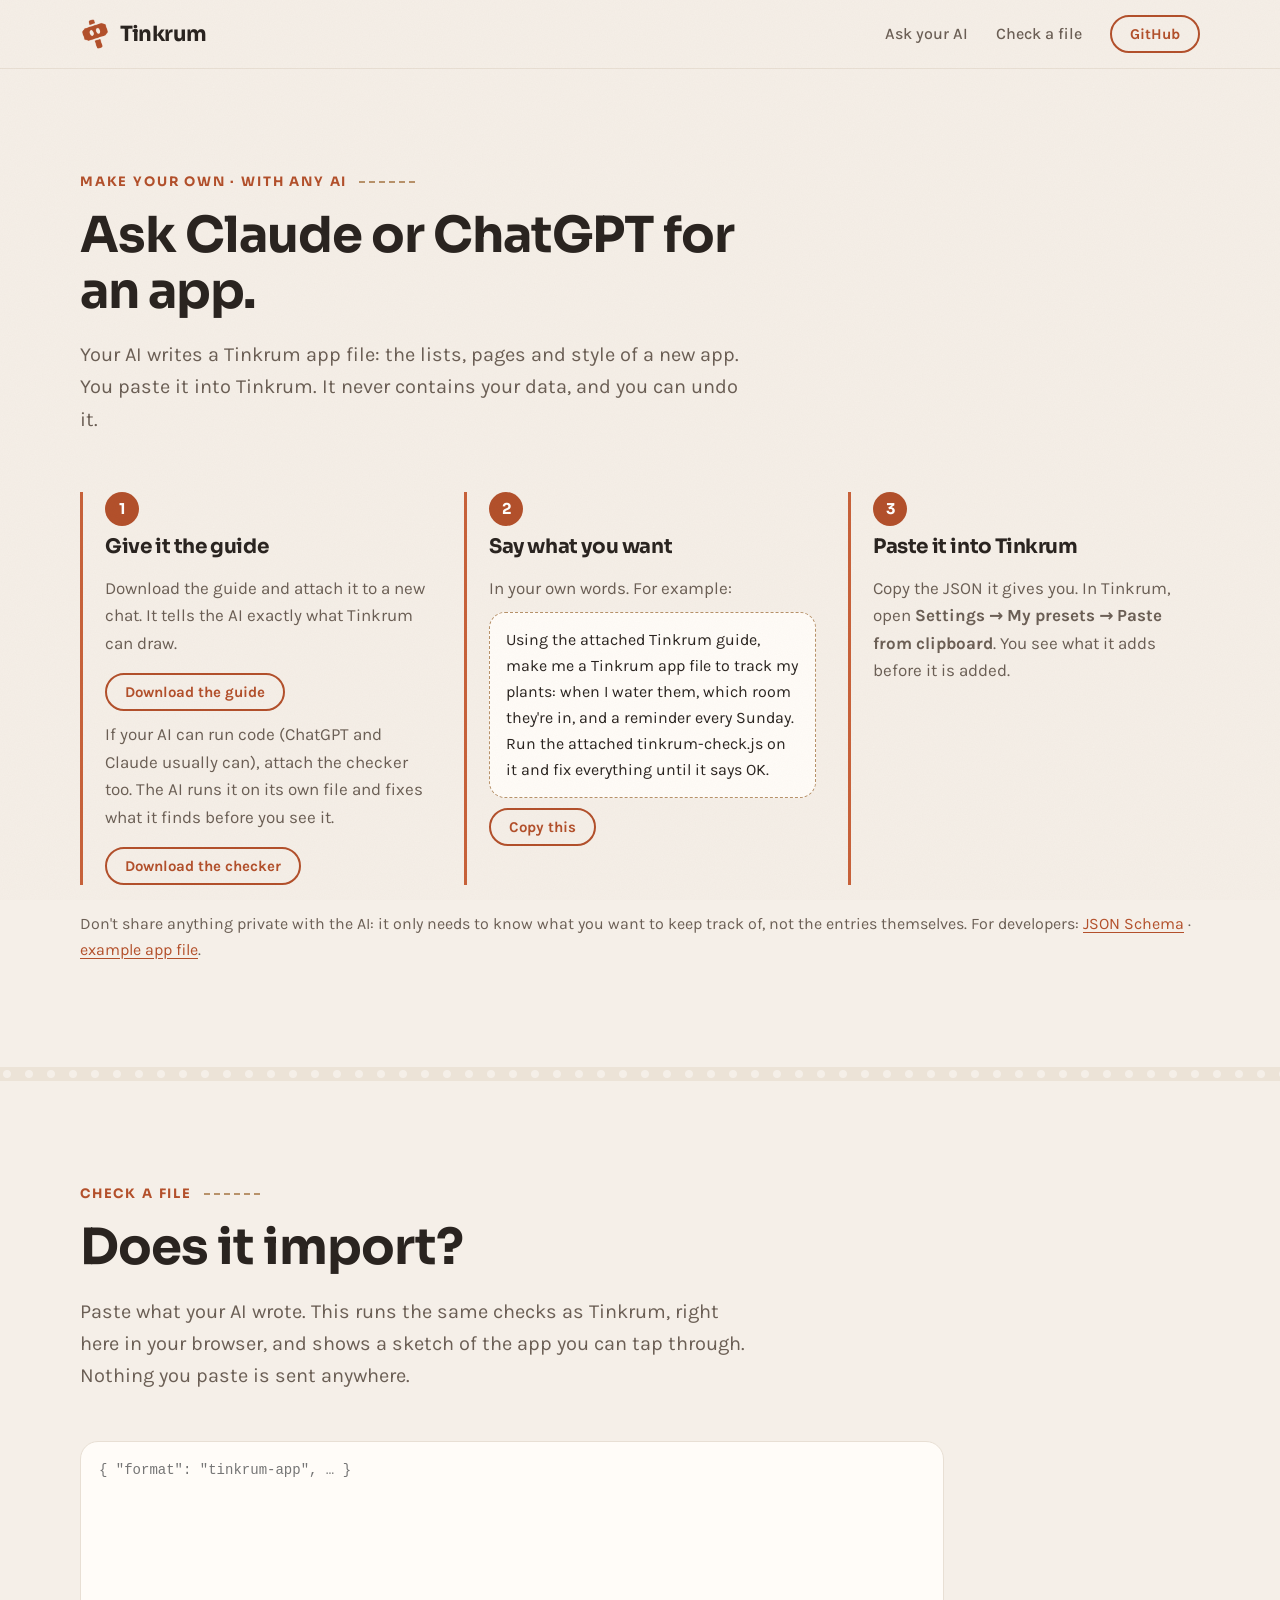
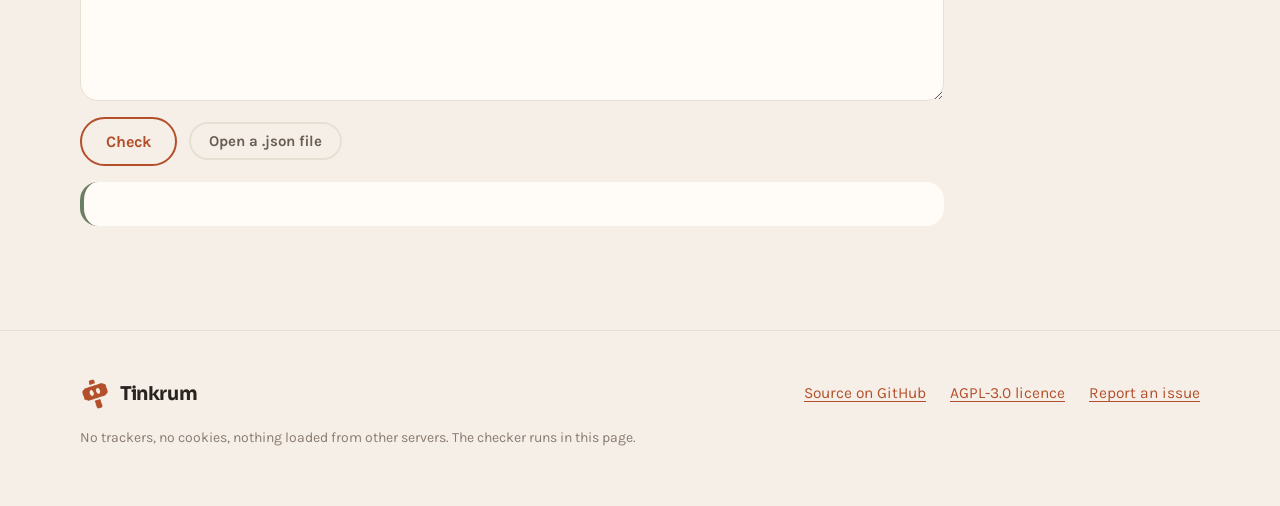
==== make.html @ 2832dce5 "Checker script an AI can run on its own file assets/agent/tinkrum-check.js (node tinkrum-check.js ap" ====
<!doctype html>
<html lang="en">
<head>
  <meta charset="utf-8">
  <meta name="viewport" content="width=device-width, initial-scale=1">
  <title>Tinkrum — Make an app with your own AI</title>
  <meta name="description" content="Ask Claude, ChatGPT or any other AI to write a Tinkrum app file, check it here, then paste it into Tinkrum.">
  <meta name="theme-color" content="#f5efe8">
  <link rel="icon" href="assets/img/logo-mark.png" type="image/png">
  <link rel="stylesheet" href="styles.css?v=5">
</head>
<body>

<header class="nav">
  <div class="wrap">
    <a class="brand" href="index.html"><img src="assets/img/logo-mark.png" alt="" width="30" height="30">Tinkrum</a>
    <a class="link" href="#ask">Ask your AI</a>
    <a class="link" href="#check">Check a file</a>
    <a class="btn small" href="https://github.com/stonetech-pxia/morphing-app">GitHub</a>
  </div>
</header>

<main id="top">
  <section class="sec" id="ask">
    <div class="wrap">
      <div class="sec-head">
        <p class="kicker">Make your own · with any AI</p>
        <h2>Ask Claude or ChatGPT for an app.</h2>
        <p class="lede">Your AI writes a Tinkrum app file: the lists, pages and style of a new app. You paste it into Tinkrum. It never contains your data, and you can undo it.</p>
      </div>

      <ol class="points steps">
        <li>
          <h3>Give it the guide</h3>
          <p>Download the guide and attach it to a new chat. It tells the AI exactly what Tinkrum can draw.</p>
          <p class="getfile"><a class="btn small" href="assets/agent/tinkrum-app-guide.md" download>Download the guide</a></p>
          <p>If your AI can run code (ChatGPT and Claude usually can), attach the checker too. The AI runs it on its own file and fixes what it finds before you see it.</p>
          <p class="getfile"><a class="btn small" href="assets/agent/tinkrum-check.js" download>Download the checker</a></p>
        </li>
        <li>
          <h3>Say what you want</h3>
          <p>In your own words. For example:</p>
          <p class="ask" id="example-ask">Using the attached Tinkrum guide, make me a Tinkrum app file to track my plants: when I water them, which room they're in, and a reminder every Sunday. Run the attached tinkrum-check.js on it and fix everything until it says OK.</p>
          <p><button class="btn small" type="button" data-copy="example-ask">Copy this</button></p>
        </li>
        <li>
          <h3>Paste it into Tinkrum</h3>
          <p>Copy the JSON it gives you. In Tinkrum, open <strong>Settings → My presets → Paste from clipboard</strong>. You see what it adds before it is added.</p>
        </li>
      </ol>

      <p class="import-note">Don't share anything private with the AI: it only needs to know what you want to keep track of, not the entries themselves. For developers: <a href="assets/agent/tinkrum-app.schema.json">JSON Schema</a> · <a href="assets/agent/example-plants.json">example app file</a>.</p>
    </div>
  </section>

  <hr class="tear">

  <section class="sec" id="check">
    <div class="wrap">
      <div class="sec-head">
        <p class="kicker">Check a file</p>
        <h2>Does it import?</h2>
        <p class="lede">Paste what your AI wrote. This runs the same checks as Tinkrum, right here in your browser, and shows a sketch of the app you can tap through. Nothing you paste is sent anywhere.</p>
      </div>

      <div class="checker">
        <label class="sr" for="file-text">App file</label>
        <textarea id="file-text" spellcheck="false" placeholder='{ "format": "tinkrum-app", … }'></textarea>
        <div class="checker-bar">
          <button class="btn" type="button" id="check-btn">Check</button>
          <label class="btn small ghost" for="file-pick">Open a .json file</label>
          <input class="sr" type="file" id="file-pick" accept=".json,application/json,text/plain">
        </div>
        <div id="result" class="result" aria-live="polite" hidden></div>
        <div id="preview" hidden></div>
        <noscript><p class="import-note">The checker needs JavaScript. You can also paste the file into Tinkrum directly: it runs the same checks.</p></noscript>
      </div>
    </div>
  </section>
</main>

<footer class="foot">
  <div class="wrap">
    <a class="brand" href="index.html"><img src="assets/img/logo-mark.png" alt="" width="30" height="30">Tinkrum</a>
    <nav>
      <a href="https://github.com/stonetech-pxia/morphing-app">Source on GitHub</a>
      <a href="https://github.com/stonetech-pxia/morphing-app/blob/main/LICENSE">AGPL-3.0 licence</a>
      <a href="https://github.com/stonetech-pxia/morphing-app/issues">Report an issue</a>
    </nav>
    <small>No trackers, no cookies, nothing loaded from other servers. The checker runs in this page.</small>
  </div>
</footer>

<script src="assets/agent/checker.js" defer></script>
<script src="preview.js" defer></script>
<script src="make.js" defer></script>
</body>
</html>
---- styles.css ----
/* Tinkrum site — "paper" style.
   Colours are the app's Clay tokens (packages/core/src/theme.ts); fonts are the app's own (Sora + Karla),
   served from this folder, so the page makes no third-party requests. */

@font-face { font-family: 'Sora'; font-weight: 600; font-display: swap; src: url('assets/fonts/Sora_600SemiBold.woff') format('woff'); }
@font-face { font-family: 'Sora'; font-weight: 700; font-display: swap; src: url('assets/fonts/Sora_700Bold.woff') format('woff'); }
@font-face { font-family: 'Karla'; font-weight: 400; font-display: swap; src: url('assets/fonts/Karla_400Regular.woff') format('woff'); }
@font-face { font-family: 'Karla'; font-weight: 500; font-display: swap; src: url('assets/fonts/Karla_500Medium.woff') format('woff'); }
@font-face { font-family: 'Karla'; font-weight: 700; font-display: swap; src: url('assets/fonts/Karla_700Bold.woff') format('woff'); }

:root {
  --paper: #f5efe8;
  --paper-deep: #ece3d7;
  --card: #fffcf8;
  --ink: #2a2420;
  --muted: #6b5f55;
  --caption: #8a7b6f;
  --line: #e8dfd4;
  --clay: #b3502b; /* the app's terracotta, one step darker so text on paper passes AA */
  --clay-bright: #c8623a;
  --sage: #6b7f62;
  --sand: #b8926a;
  --shadow: 120, 90, 60;
  --radius: 26px;
  --wrap: 1120px;
  --display: 'Sora', ui-rounded, 'Avenir Next', system-ui, sans-serif;
  --body: 'Karla', ui-rounded, 'Avenir Next', system-ui, sans-serif;
}

* { box-sizing: border-box; }
html { scroll-behavior: smooth; scroll-padding-top: 84px; }
body {
  margin: 0;
  background: var(--paper);
  color: var(--ink);
  font: 400 18px/1.62 var(--body);
  -webkit-font-smoothing: antialiased;
  text-rendering: optimizeLegibility;
}
/* a little paper grain over everything */
body::before {
  content: '';
  position: fixed; inset: 0; z-index: 100; pointer-events: none;
  opacity: .5; mix-blend-mode: multiply;
  background-image: url("data:image/svg+xml;utf8,<svg xmlns='http://www.w3.org/2000/svg' width='220' height='220'><filter id='n'><feTurbulence type='fractalNoise' baseFrequency='.85' numOctaves='2' stitchTiles='stitch'/><feColorMatrix values='0 0 0 0 .47  0 0 0 0 .35  0 0 0 0 .24  0 0 0 .09 0'/></filter><rect width='100%' height='100%' filter='url(%23n)'/></svg>");
}
img { max-width: 100%; }
figure { margin: 0; }
a { color: var(--clay); text-underline-offset: 3px; }
a:hover { color: var(--ink); }
h1, h2, h3 { font-family: var(--display); font-weight: 700; line-height: 1.12; letter-spacing: -.02em; margin: 0; }
p { margin: 0; }
.wrap { width: min(var(--wrap), 100% - 40px); margin-inline: auto; }
.sr { position: absolute; width: 1px; height: 1px; overflow: hidden; clip: rect(0 0 0 0); white-space: nowrap; }

/* ───────── nav ───────── */
.nav { position: sticky; top: 0; z-index: 50; background: rgba(245, 239, 232, .86); backdrop-filter: blur(14px); -webkit-backdrop-filter: blur(14px); border-bottom: 1px solid var(--line); }
.nav .wrap { display: flex; align-items: center; gap: 28px; height: 68px; }
.brand { display: flex; align-items: center; gap: 10px; font: 700 21px var(--display); letter-spacing: -.02em; color: var(--ink); text-decoration: none; margin-right: auto; }
.brand img { width: 30px; height: 30px; }
.nav a.link { color: var(--muted); text-decoration: none; font-weight: 500; font-size: 16px; }
.nav a.link:hover { color: var(--ink); }

/* ───────── buttons, chips ───────── */
.btn { display: inline-flex; align-items: center; gap: 9px; padding: 13px 24px; border-radius: 999px; font: 700 16px var(--body); text-decoration: none; border: 2px solid var(--clay); color: var(--clay); background: transparent; transition: transform .15s, box-shadow .15s, background .15s; }
.btn:hover { transform: translateY(-1px); color: var(--clay); box-shadow: 0 8px 20px rgba(var(--shadow), .18); }
.btn.small { padding: 8px 18px; font-size: 15px; }
.btn svg { width: 18px; height: 18px; }
.kicker { font: 700 13px var(--display); letter-spacing: .14em; text-transform: uppercase; color: var(--clay); margin-bottom: 18px; display: flex; align-items: center; gap: 12px; }
.kicker::after { content: ''; height: 0; width: 56px; border-top: 2px dashed var(--sand); }

/* ───────── phone frame ───────── */
.phone { position: relative; width: 100%; padding: 7px; border-radius: 40px; background: #2a2420; box-shadow: 0 2px 0 rgba(255, 255, 255, .12) inset, 0 28px 50px -18px rgba(var(--shadow), .55), 0 8px 18px rgba(var(--shadow), .18); }
.phone img { display: block; width: 100%; height: auto; border-radius: 33px; background: var(--card); }

/* ───────── hero ───────── */
.hero { padding: 64px 0 96px; overflow: hidden; }
.hero .wrap { display: grid; grid-template-columns: minmax(0, 1.02fr) minmax(0, 1fr); gap: 56px; align-items: center; }
.hero h1 { font-size: clamp(2.5rem, 5.4vw, 4.4rem); }
.hero h1 em { font-style: normal; color: var(--clay); }
.lede { color: var(--muted); font-size: 20px; max-width: 34em; margin-top: 24px; }
.trust { list-style: none; padding: 0; margin: 38px 0 0; display: flex; flex-wrap: wrap; gap: 10px 22px; }
.trust li { display: flex; align-items: center; gap: 9px; font: 700 15px var(--body); color: var(--ink); }
.trust svg { width: 22px; height: 22px; color: var(--clay); flex: none; }

.stack { position: relative; height: 640px; }
.stack::before { /* the sheet of paper the phones lie on */
  content: ''; position: absolute; inset: 40px 6% 20px 6%; border-radius: 22px; background: var(--card); border: 1.5px dashed var(--sand);
  transform: rotate(3deg); box-shadow: 0 20px 40px -20px rgba(var(--shadow), .35);
}
.stack .phone { position: absolute; width: 232px; }
.stack .p1 { left: 50%; top: 0; width: 262px; margin-left: -131px; z-index: 3; }
.stack .p2 { left: -3%; top: 84px; z-index: 2; transform: rotate(-8deg); }
.stack .p3 { right: -3%; top: 108px; z-index: 1; transform: rotate(7deg); }

/* ───────── sections ───────── */
section { position: relative; }
.sec { padding: 104px 0; }
.sec-head { max-width: 44rem; }
.sec-head h2 { font-size: clamp(2rem, 4vw, 3.1rem); }
.sec-head .lede { margin-top: 20px; }
.tear { height: 14px; border: 0; margin: 0; background: radial-gradient(circle at 7px 7px, var(--paper) 3.5px, transparent 4.5px) 0 0 / 22px 14px repeat-x, var(--paper-deep); }

/* format cards: paper sheets with a folded corner */
.formats { display: grid; grid-template-columns: repeat(4, minmax(0, 1fr)); gap: 20px; margin-top: 56px; }
.format { position: relative; padding: 26px 24px 28px; background: var(--card); border: 1px solid var(--line); border-radius: 18px; box-shadow: 0 14px 28px -18px rgba(var(--shadow), .45); clip-path: polygon(0 0, calc(100% - 34px) 0, 100% 34px, 100% 100%, 0 100%); }
.format::after { content: ''; position: absolute; top: 0; right: 0; width: 34px; height: 34px; background: linear-gradient(225deg, transparent 50%, var(--paper-deep) 50%); border-bottom-left-radius: 8px; box-shadow: -3px 3px 6px rgba(var(--shadow), .18); }
.format .tag { display: inline-block; font: 700 13px var(--display); letter-spacing: .08em; padding: 5px 11px; border-radius: 8px; color: #fff; background: var(--clay); margin-bottom: 18px; }
.formats .format:nth-child(2) .tag { background: #3f6fa6; }
.formats .format:nth-child(3) .tag { background: var(--sage); }
.formats .format:nth-child(4) .tag { background: #9a7447; }
.format h3 { font-size: 20px; margin-bottom: 10px; }
.format p { color: var(--muted); font-size: 16.5px; line-height: 1.55; }


/* local model */
/* "Other tools": a native <details>, no JavaScript */
.more { margin-top: 40px; }
.more > summary { list-style: none; cursor: pointer; display: flex; width: fit-content; margin: 0 auto; user-select: none; }
.more > summary::-webkit-details-marker { display: none; }
.more > summary::after { content: ''; width: 8px; height: 8px; margin: -3px 0 0 4px; border-right: 2px solid currentColor; border-bottom: 2px solid currentColor; transform: rotate(45deg); transition: transform .2s; }
.more[open] > summary { background: var(--clay); color: #fff; }
.more[open] > summary::after { transform: rotate(-135deg); margin-top: 3px; }
.toolsets { margin-top: 12px; }
.tools-h { display: flex; align-items: center; gap: 14px; margin: 44px 0 18px; font: 700 21px var(--display); letter-spacing: -.01em; }
.tools-h::after { content: ''; flex: 1; border-top: 2px dashed var(--line); }
.toolgrid { display: grid; grid-template-columns: repeat(4, minmax(0, 1fr)); gap: 16px; }
.format.mini { padding: 20px 20px 22px; clip-path: polygon(0 0, calc(100% - 24px) 0, 100% 24px, 100% 100%, 0 100%); }
.format.mini::after { width: 24px; height: 24px; }
.format.mini h3 { font-size: 17px; margin: 0 0 6px; line-height: 1.25; }
.format.mini p { font-size: 14.5px; line-height: 1.45; }

.model { display: grid; grid-template-columns: minmax(0, 1fr) 300px; gap: 72px; align-items: center; margin-top: 110px; padding: 56px; background: var(--card); border: 1px solid var(--line); border-radius: 36px; box-shadow: 0 30px 60px -36px rgba(var(--shadow), .5); }
.model h3 { font-size: clamp(1.7rem, 3vw, 2.4rem); }
.model .lede { font-size: 18px; margin-top: 16px; }
.steps { list-style: none; counter-reset: s; padding: 0; margin: 30px 0 0; display: grid; gap: 14px; }
.steps li { counter-increment: s; display: flex; gap: 16px; align-items: flex-start; font-size: 17px; }
.steps li::before { content: counter(s); flex: none; width: 34px; height: 34px; border-radius: 50%; background: var(--clay); color: #fff; font: 700 15px/34px var(--display); text-align: center; }
.fine { margin-top: 22px; font-size: 14.5px; line-height: 1.5; color: var(--caption); }
.getfile { margin-top: 30px; display: flex; flex-wrap: wrap; align-items: center; gap: 14px; }

/* ───────── Tink ───────── */
.tink { background: var(--paper-deep); }
.points { list-style: none; padding: 0; margin: 56px 0 0; display: grid; grid-template-columns: repeat(3, minmax(0, 1fr)); gap: 32px; }
.points li { padding-left: 22px; border-left: 3px solid var(--clay-bright); }
.points h3 { font-size: 20px; margin-bottom: 6px; }
.points p { color: var(--muted); font-size: 17px; }
.points q { color: var(--ink); font-style: normal; font-weight: 500; }

.trio { display: grid; grid-template-columns: repeat(3, minmax(0, 1fr)); gap: 64px; max-width: 900px; margin: 64px auto 0; }
.trio figure { position: relative; text-align: center; }
.trio .phone { max-width: 250px; margin-inline: auto; }
.trio figcaption { margin-top: 20px; font: 700 15px var(--display); }
.trio figure:not(:last-child)::after { content: '\2192'; position: absolute; right: -46px; top: 38%; font: 700 30px var(--display); color: var(--clay); }
.looks { margin-top: 96px; }
.looks h3, .made h3 { font-size: clamp(1.6rem, 3vw, 2.2rem); }
.looks-row { display: grid; grid-template-columns: repeat(5, minmax(0, 1fr)); gap: 18px; margin-top: 34px; }
.looks-row .phone { padding: 5px; border-radius: 28px; }
.looks-row .phone img { border-radius: 23px; }
.looks-row .phone:nth-child(even) { transform: translateY(18px); }

.made { margin-top: 110px; }
.apps { display: grid; grid-template-columns: repeat(4, minmax(0, 1fr)); gap: 22px; margin-top: 38px; }
.app { display: flex; flex-direction: column; background: var(--card); border: 1px solid var(--line); border-radius: var(--radius); overflow: hidden; box-shadow: 0 18px 36px -24px rgba(var(--shadow), .5); }
.app .stage { position: relative; height: 300px; overflow: hidden; display: flex; justify-content: center; padding-top: 28px; }
.app .stage .phone { width: 190px; transform: rotate(-3deg); border-bottom-left-radius: 0; border-bottom-right-radius: 0; }
.app:nth-child(even) .stage .phone { transform: rotate(3deg); }
.app .stage .phone img { border-bottom-left-radius: 0; border-bottom-right-radius: 0; }
.s-wallet { background: linear-gradient(160deg, #0f4c5c, #16212e); }
.s-focus { background: linear-gradient(160deg, #1f3a2c, #0b100d); }
.s-lisbon { background: linear-gradient(160deg, #5a3d86, #231a3d); }
.s-museum { background: linear-gradient(160deg, #e6d2a8, #b9a37a); }
.app .body { padding: 22px 22px 24px; display: flex; flex-direction: column; flex: 1; }
.app h4 { margin: 0; font: 700 22px var(--display); letter-spacing: -.02em; }
.app p { color: var(--muted); font-size: 16px; line-height: 1.5; margin-top: 8px; }
.app .dl { margin-top: auto; padding-top: 20px; font: 700 15px var(--body); }
.app .dl.none { color: var(--caption); font-weight: 400; font-size: 14px; line-height: 1.45; }
.import-note { margin-top: 26px; color: var(--muted); font-size: 16px; }

/* ───────── promises ───────── */
.promises { background: var(--ink); color: #f3ece4; }
.promises .kicker { color: #e9a07f; }
.promises .kicker::after { border-color: #8a6a52; }
.promises h2 { font-size: clamp(2.4rem, 5.6vw, 4.4rem); }
.promises h2 span { color: #e9a07f; }
.promises .lede { color: #c9bcb0; }
.pgrid { display: grid; grid-template-columns: repeat(3, minmax(0, 1fr)); gap: 24px; margin-top: 60px; }
.pcard { padding: 34px 30px 36px; border-radius: var(--radius); background: #342c27; border: 1px solid #4a3f37; }
.pcard svg { width: 42px; height: 42px; color: #e9a07f; margin-bottom: 20px; }
.pcard h3 { font-size: 26px; margin-bottom: 12px; color: #fff; }
.pcard p { color: #d6cabe; font-size: 17px; line-height: 1.58; }
.pcard p + p { margin-top: 12px; }
.pcard a { color: #f0b697; }
.notes { margin-top: 44px; display: grid; gap: 10px; max-width: 54rem; }
.notes p { font-size: 14.5px; line-height: 1.55; color: #a99b8e; padding-left: 16px; border-left: 2px solid #5b4d42; }

/* ───────── footer ───────── */
.foot { padding: 48px 0 56px; border-top: 1px solid var(--line); }
.foot .wrap { display: flex; flex-wrap: wrap; gap: 18px 36px; align-items: center; justify-content: space-between; color: var(--muted); font-size: 15.5px; }
.foot nav { display: flex; flex-wrap: wrap; gap: 8px 24px; }
.foot .brand { margin-right: 0; font-size: 19px; }
.foot small { flex-basis: 100%; color: var(--caption); font-size: 14px; }

/* ───────── responsive ───────── */
@media (max-width: 1020px) {
  .hero .wrap { grid-template-columns: 1fr; gap: 40px; }
  .hero { padding-top: 40px; }
  .stack { max-width: 560px; margin-inline: auto; width: 100%; }
  .formats, .apps { grid-template-columns: repeat(2, minmax(0, 1fr)); }
  .toolgrid { grid-template-columns: repeat(3, minmax(0, 1fr)); }
  .model { grid-template-columns: 1fr; padding: 40px 32px; gap: 44px; }
  .model .phone { max-width: 260px; margin-inline: auto; }
  .pgrid { grid-template-columns: 1fr; }
  .trio { gap: 44px; }
  .trio figure:not(:last-child)::after { right: -36px; }
}
@media (max-width: 720px) {
  body { font-size: 17px; }
  .sec { padding: 72px 0; }
  .nav a.link { display: none; }
  .kicker::after { display: none; }
  .lede { font-size: 18px; }
  .stack { height: 500px; }
  .stack .phone { width: 190px; }
  .stack .p1 { width: 210px; margin-left: -105px; }
  .stack .p2 { left: 0; top: 70px; }
  .stack .p3 { right: 0; top: 90px; }
  .looks-row { display: flex; overflow-x: auto; scroll-snap-type: x mandatory; gap: 16px; margin-inline: -20px; padding: 0 20px 28px; }
  .looks-row .phone { flex: 0 0 168px; scroll-snap-align: center; }
  .looks-row .phone:nth-child(even) { transform: none; }
  .points { grid-template-columns: 1fr; gap: 22px; margin-top: 40px; }
  .trio { grid-template-columns: 1fr; gap: 64px; margin-top: 48px; }
  .trio .phone { max-width: 220px; }
  .trio figure:not(:last-child)::after { content: '\2193'; right: auto; top: auto; left: 50%; bottom: -50px; transform: translateX(-50%); }
  .formats, .apps { grid-template-columns: 1fr; }
  .toolgrid { grid-template-columns: repeat(2, minmax(0, 1fr)); gap: 12px; }
  .format.mini { padding: 18px 16px 20px; }
  .format.mini h3 { font-size: 16px; }
  .format.mini p { font-size: 14px; }
  .model { padding: 30px 22px; border-radius: 28px; margin-top: 72px; }
  .made { margin-top: 80px; }
}
@media (prefers-reduced-motion: reduce) { html { scroll-behavior: auto; } .btn { transition: none; } }

/* ───────── make.html: ask your AI, check a file ───────── */
.steps li { display: flex; flex-direction: column; gap: 10px; }
.steps .getfile { margin-top: 6px; }
.steps .ask { color: var(--ink); background: var(--card); border: 1px dashed var(--sand); border-radius: 16px; padding: 14px 16px; font-size: 16px; }
.btn.ghost { border-color: var(--line); color: var(--muted); cursor: pointer; }
button.btn { cursor: pointer; }
.checker { margin-top: 48px; display: grid; gap: 16px; max-width: 54rem; }
.checker textarea { width: 100%; min-height: 260px; resize: vertical; padding: 18px; border-radius: 18px; border: 1px solid var(--line); background: var(--card); color: var(--ink); font: 400 14px/1.5 ui-monospace, 'SF Mono', Menlo, monospace; }
.checker textarea:focus { outline: 2px solid var(--clay-bright); outline-offset: 2px; }
.checker-bar { display: flex; flex-wrap: wrap; gap: 12px; align-items: center; }
.result { padding: 22px 24px; border-radius: 18px; background: var(--card); border-left: 4px solid var(--sage); display: grid; gap: 10px; }
.result.bad { border-left-color: var(--clay-bright); }
.result h3 { font-size: 22px; }
.result .note { color: var(--muted); font-size: 16px; }
.result ul { margin: 0; padding-left: 20px; font: 400 14px/1.55 ui-monospace, 'SF Mono', Menlo, monospace; overflow-wrap: anywhere; }
.result .btn { justify-self: start; }
@media (max-width: 1020px) { .steps { grid-template-columns: 1fr; } }

/* ───────── make.html: clickable sketch of an app file ───────── */
.pv { display: grid; grid-template-columns: auto minmax(0, 1fr); gap: 32px 40px; align-items: start; margin-top: 8px; }
.pv-hint { grid-column: 1 / -1; color: var(--muted); font-size: 15px; }
.pv-phone { width: 320px; height: 620px; border-radius: 40px; border: 10px solid #2a2420; background: var(--pv-bg); color: var(--pv-text); display: flex; flex-direction: column; overflow: hidden; box-shadow: 0 18px 40px rgba(var(--shadow), .25); font: 400 13px/1.4 var(--body); }
.pv-top { display: flex; align-items: center; gap: 8px; padding: 14px 16px 6px; font: 700 15px var(--display); min-height: 44px; }
.pv-back { border: 0; background: var(--pv-card); color: var(--pv-text); width: 28px; height: 28px; border-radius: 50%; font-size: 20px; line-height: 1; cursor: pointer; }
.pv-screen { flex: 1; overflow-y: auto; padding: 4px 14px 16px; display: grid; gap: 10px; align-content: start; }
.pv-bar { display: flex; border-top: 1px solid rgba(0,0,0,.08); background: var(--pv-card); padding: 6px 4px 10px; }
.pv-tab { flex: 1; border: 0; background: none; color: var(--pv-text); opacity: .55; display: grid; justify-items: center; gap: 2px; cursor: pointer; font: inherit; padding: 4px 2px; min-width: 0; }
.pv-tab small { font-size: 10.5px; max-width: 100%; overflow: hidden; text-overflow: ellipsis; white-space: nowrap; }
.pv-tab.on { opacity: 1; color: var(--pv-primary); font-weight: 700; }
.pv-tab:disabled { cursor: default; }
.pv-tab-icon { font-size: 16px; line-height: 20px; }
.pv-header h4 { font: 700 20px/1.2 var(--display); margin: 4px 0 2px; }
.pv-header small, .pv-card small { display: block; opacity: .7; }
.pv-text { opacity: .8; }
.pv-card { background: var(--pv-card); color: var(--pv-card-text); border-radius: var(--pv-radius); padding: 10px 12px; display: grid; gap: 6px; box-shadow: 0 2px 6px rgba(0,0,0,.06); }
.pv-tint { background: color-mix(in srgb, var(--pv-primary) 14%, var(--pv-card)); }
.pv-cap { font-size: 11px; font-weight: 700; letter-spacing: .02em; opacity: .6; }
.pv-entry { grid-template-columns: auto 1fr auto; align-items: center; }
.pv-icon { width: 28px; height: 28px; border-radius: 9px; background: color-mix(in srgb, var(--pv-primary) 16%, transparent); display: grid; place-items: center; font-size: 15px; }
.pv-chev { opacity: .5; font-size: 18px; }
.pv-btn { border-radius: 999px; padding: 9px 14px; text-align: center; font-weight: 700; border: 1.5px solid var(--pv-primary); color: var(--pv-primary); }
.pv-btn.filled { background: var(--pv-primary); color: #fff; }
.pv-dial { justify-self: end; }
.pv-link { cursor: pointer; }
.pv-link:hover { outline: 2px solid color-mix(in srgb, var(--pv-primary) 45%, transparent); outline-offset: 1px; }
.pv-rows { display: grid; gap: 4px; }
.pv-row { display: flex; align-items: center; gap: 8px; padding: 6px 0; border-bottom: 1px solid rgba(0,0,0,.06); }
.pv-row:last-child { border-bottom: 0; }
.pv-row-main { flex: 1; min-width: 0; }
.pv-row-main b, .pv-row-main small { display: block; overflow: hidden; text-overflow: ellipsis; white-space: nowrap; }
.pv-trail { font-size: 11px; opacity: .6; }
.pv-check { width: 14px; height: 14px; border-radius: 4px; border: 1.5px solid var(--pv-primary); flex: none; }
.pv-tiles { display: grid; grid-template-columns: repeat(3, 1fr); gap: 8px; }
.pv-tile { display: grid; justify-items: center; gap: 4px; text-align: center; }
.pv-ring { width: 44px; height: 44px; border-radius: 50%; border: 5px solid color-mix(in srgb, var(--pv-primary) 70%, transparent); }
.pv-board { display: grid; grid-template-columns: repeat(3, 1fr); gap: 6px; }
.pv-col { background: color-mix(in srgb, var(--pv-text) 5%, transparent); border-radius: 8px; padding: 6px; display: grid; gap: 4px; }
.pv-mini { height: 22px; border-radius: 6px; background: var(--pv-card); box-shadow: 0 1px 3px rgba(0,0,0,.08); }
.pv-cal { display: grid; grid-template-columns: repeat(7, 1fr); gap: 4px; }
.pv-cal span { aspect-ratio: 1; border-radius: 6px; background: color-mix(in srgb, var(--pv-text) 6%, transparent); }
.pv-cal span.on { background: color-mix(in srgb, var(--pv-primary) 55%, transparent); }
.pv-thead { display: flex; gap: 8px; font-size: 11px; font-weight: 700; opacity: .7; }
.pv-thead span { flex: 1; overflow: hidden; text-overflow: ellipsis; white-space: nowrap; }
.pv-pic { min-height: 70px; border-radius: var(--pv-radius); background: color-mix(in srgb, var(--pv-text) 8%, transparent); display: grid; place-items: center; font-size: 11px; opacity: .8; text-align: center; padding: 6px; }
.pv-kv { padding: 4px 0; border-bottom: 1px solid rgba(0,0,0,.06); font-size: 12px; }
.pv-input { border: 1px solid rgba(0,0,0,.12); border-radius: 10px; padding: 7px 10px; opacity: .7; }
.pv-num b { font: 700 22px var(--display); }
.pv-chart { display: flex; align-items: end; gap: 6px; height: 60px; }
.pv-chart span { flex: 1; background: var(--pv-primary); border-radius: 4px 4px 0 0; opacity: .75; }
.pv-chart.pie { width: 60px; border-radius: 50%; background: conic-gradient(var(--pv-primary) 0 45%, var(--pv-secondary) 0 75%, color-mix(in srgb, var(--pv-text) 15%, transparent) 0); }
.pv-group { display: grid; gap: 8px; }
.pv-group.pv-row-layout { grid-auto-columns: minmax(0, 1fr); grid-auto-flow: column; }
.pv-group.pv-grid-layout { grid-template-columns: 1fr 1fr; }
.pv-chips { display: flex; flex-wrap: wrap; gap: 6px; font-size: 11px; }
.pv-chip { display: inline-block; justify-self: start; border-radius: 999px; padding: 3px 10px; background: color-mix(in srgb, var(--pv-primary) 14%, transparent); color: var(--pv-primary); font-size: 11px; font-weight: 700; }
.pv-chip.on { background: var(--pv-primary); color: #fff; }
.pv-hr { border: 0; border-top: 1px solid rgba(0,0,0,.1); margin: 2px 0; }
.pv-space { height: 8px; }
.pv-if { font-size: 10px; opacity: .55; margin-bottom: 3px; }
.pv-facts { display: grid; gap: 22px; }
.pv-facts h4 { font: 700 18px var(--display); margin-bottom: 8px; }
.pv-facts ul { margin: 0; padding-left: 18px; display: grid; gap: 6px; font-size: 15px; color: var(--muted); }
.pv-facts b { color: var(--ink); }
#preview { margin-top: 8px; }
@media (max-width: 820px) {
  .pv { grid-template-columns: 1fr; }
  .pv-phone { width: min(320px, 100%); justify-self: center; }
}
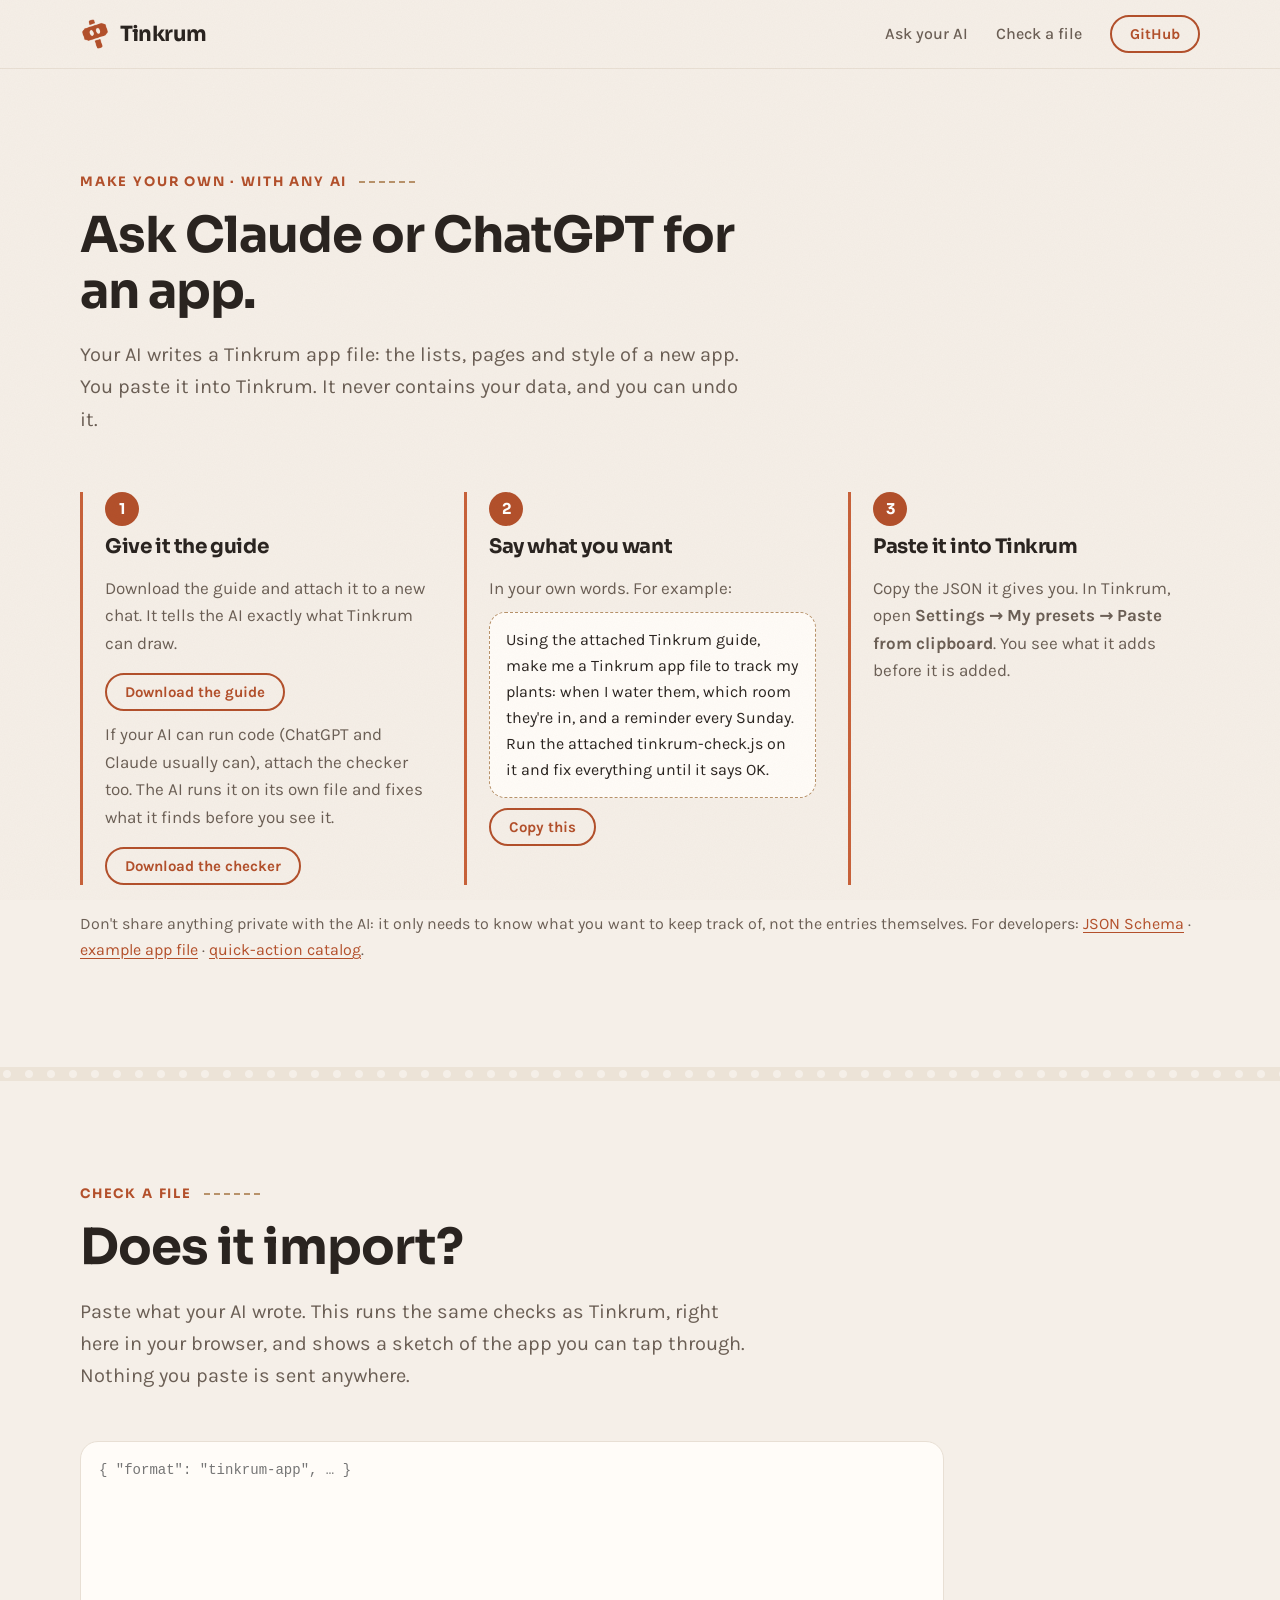
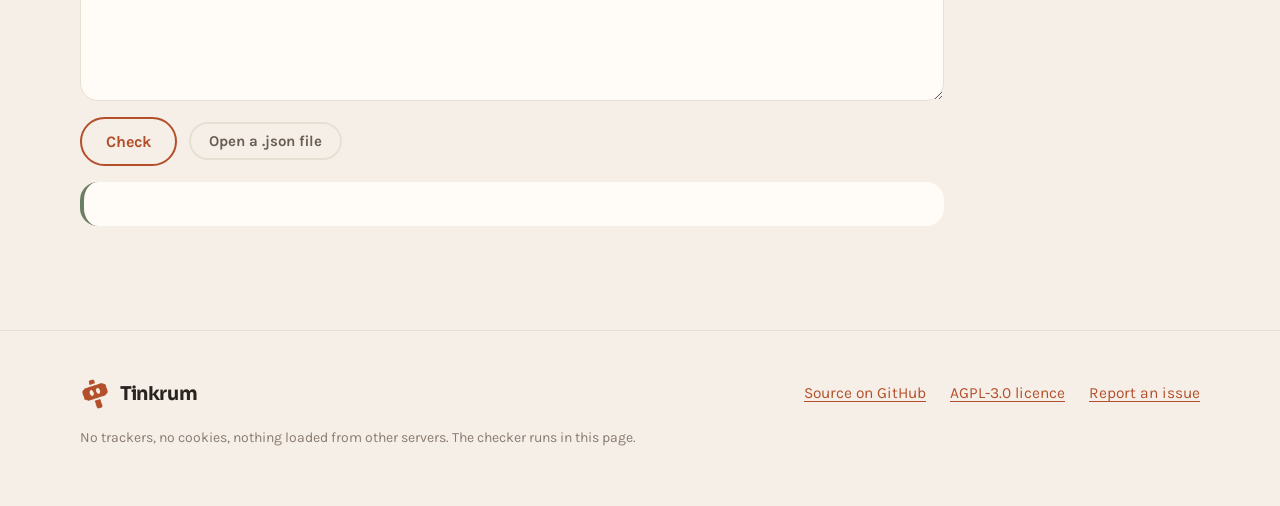
==== commit 03401bdf: "Short agent guide, quick-action catalog, checker problems say how to fix them" ====
--- a/make.html
+++ b/make.html
@@ -49,7 +49,7 @@
         </li>
       </ol>
 
-      <p class="import-note">Don't share anything private with the AI: it only needs to know what you want to keep track of, not the entries themselves. For developers: <a href="assets/agent/tinkrum-app.schema.json">JSON Schema</a> · <a href="assets/agent/example-plants.json">example app file</a>.</p>
+      <p class="import-note">Don't share anything private with the AI: it only needs to know what you want to keep track of, not the entries themselves. For developers: <a href="assets/agent/tinkrum-app.schema.json">JSON Schema</a> · <a href="assets/agent/example-plants.json">example app file</a> · <a href="assets/agent/tinkrum-app-actions.md">quick-action catalog</a>.</p>
     </div>
   </section>
 
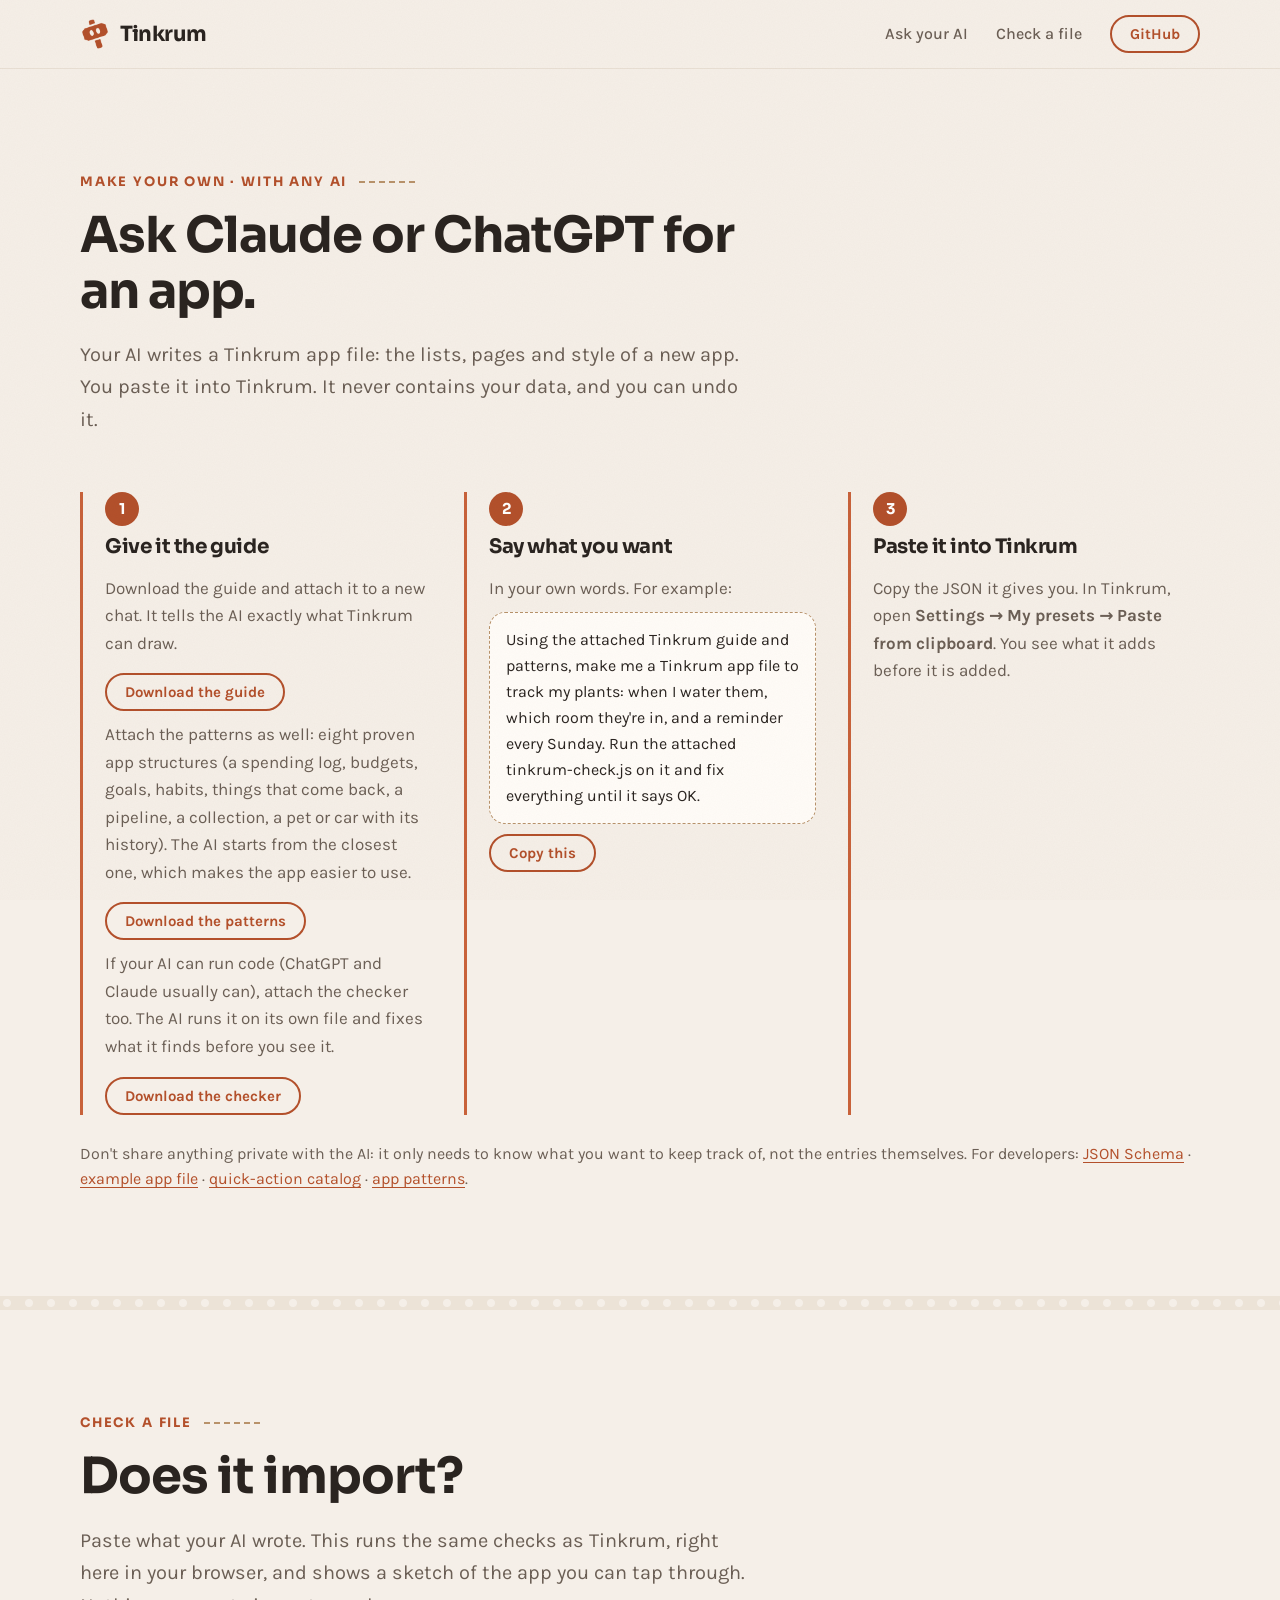
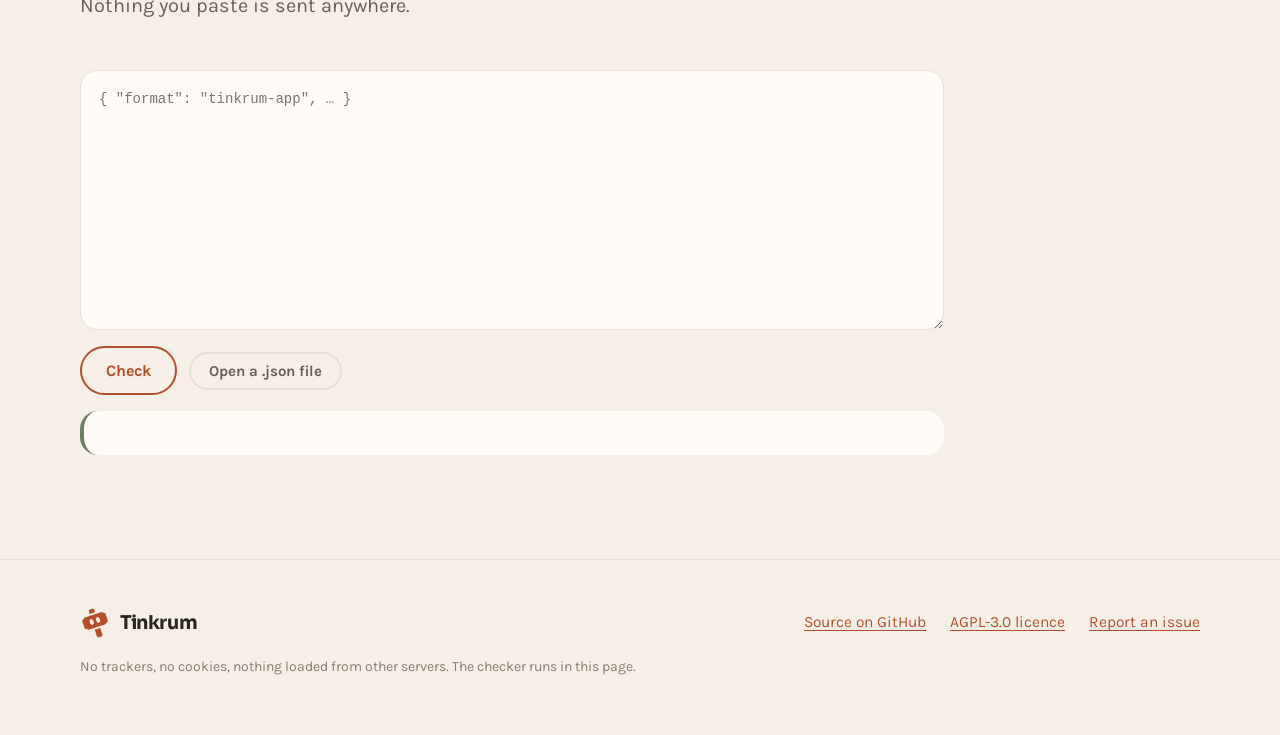
==== commit 77ce97f1: "App patterns for other AIs, design suggestions on the checker page (D-602, D-603)" ====
--- a/make.html
+++ b/make.html
@@ -34,13 +34,15 @@
           <h3>Give it the guide</h3>
           <p>Download the guide and attach it to a new chat. It tells the AI exactly what Tinkrum can draw.</p>
           <p class="getfile"><a class="btn small" href="assets/agent/tinkrum-app-guide.md" download>Download the guide</a></p>
+          <p>Attach the patterns as well: eight proven app structures (a spending log, budgets, goals, habits, things that come back, a pipeline, a collection, a pet or car with its history). The AI starts from the closest one, which makes the app easier to use.</p>
+          <p class="getfile"><a class="btn small" href="assets/agent/tinkrum-app-patterns.md" download>Download the patterns</a></p>
           <p>If your AI can run code (ChatGPT and Claude usually can), attach the checker too. The AI runs it on its own file and fixes what it finds before you see it.</p>
           <p class="getfile"><a class="btn small" href="assets/agent/tinkrum-check.js" download>Download the checker</a></p>
         </li>
         <li>
           <h3>Say what you want</h3>
           <p>In your own words. For example:</p>
-          <p class="ask" id="example-ask">Using the attached Tinkrum guide, make me a Tinkrum app file to track my plants: when I water them, which room they're in, and a reminder every Sunday. Run the attached tinkrum-check.js on it and fix everything until it says OK.</p>
+          <p class="ask" id="example-ask">Using the attached Tinkrum guide and patterns, make me a Tinkrum app file to track my plants: when I water them, which room they're in, and a reminder every Sunday. Run the attached tinkrum-check.js on it and fix everything until it says OK.</p>
           <p><button class="btn small" type="button" data-copy="example-ask">Copy this</button></p>
         </li>
         <li>
@@ -49,7 +51,7 @@
         </li>
       </ol>
 
-      <p class="import-note">Don't share anything private with the AI: it only needs to know what you want to keep track of, not the entries themselves. For developers: <a href="assets/agent/tinkrum-app.schema.json">JSON Schema</a> · <a href="assets/agent/example-plants.json">example app file</a> · <a href="assets/agent/tinkrum-app-actions.md">quick-action catalog</a>.</p>
+      <p class="import-note">Don't share anything private with the AI: it only needs to know what you want to keep track of, not the entries themselves. For developers: <a href="assets/agent/tinkrum-app.schema.json">JSON Schema</a> · <a href="assets/agent/example-plants.json">example app file</a> · <a href="assets/agent/tinkrum-app-actions.md">quick-action catalog</a> · <a href="assets/agent/tinkrum-app-patterns.md">app patterns</a>.</p>
     </div>
   </section>
 
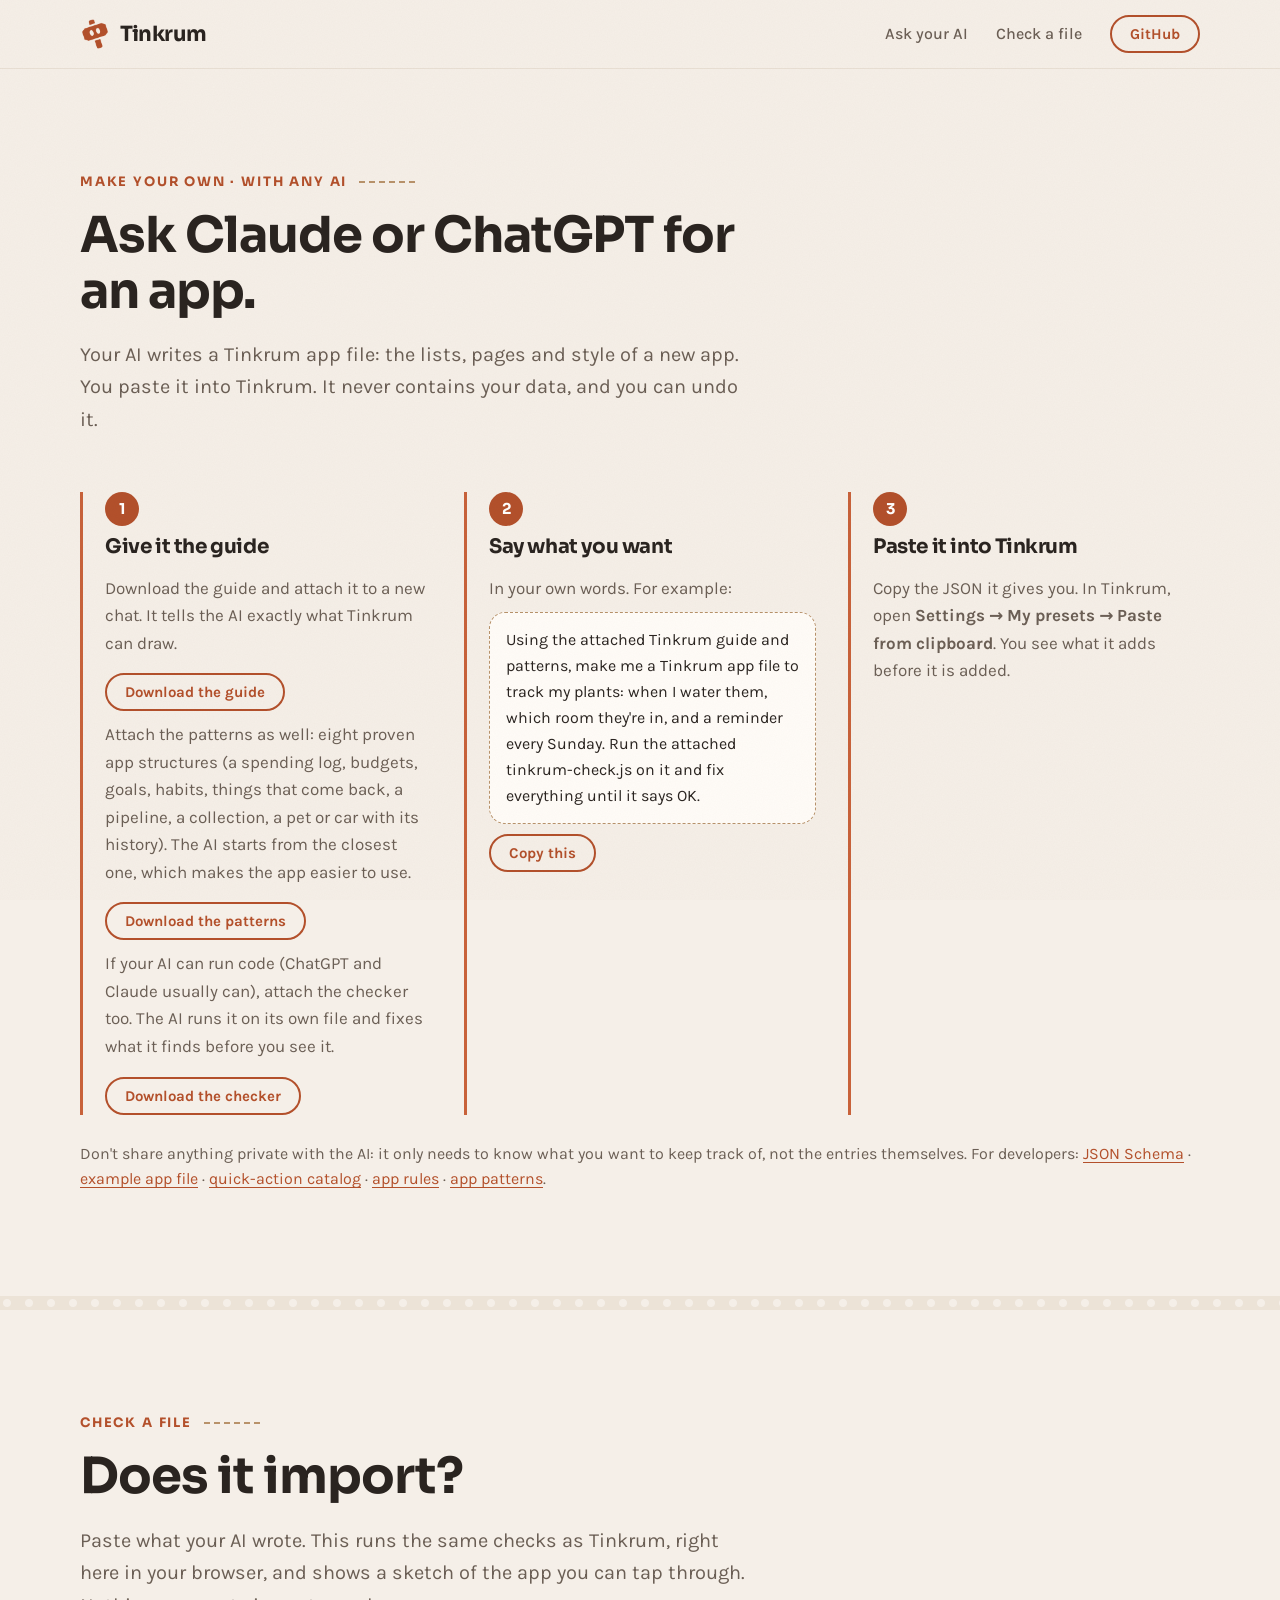
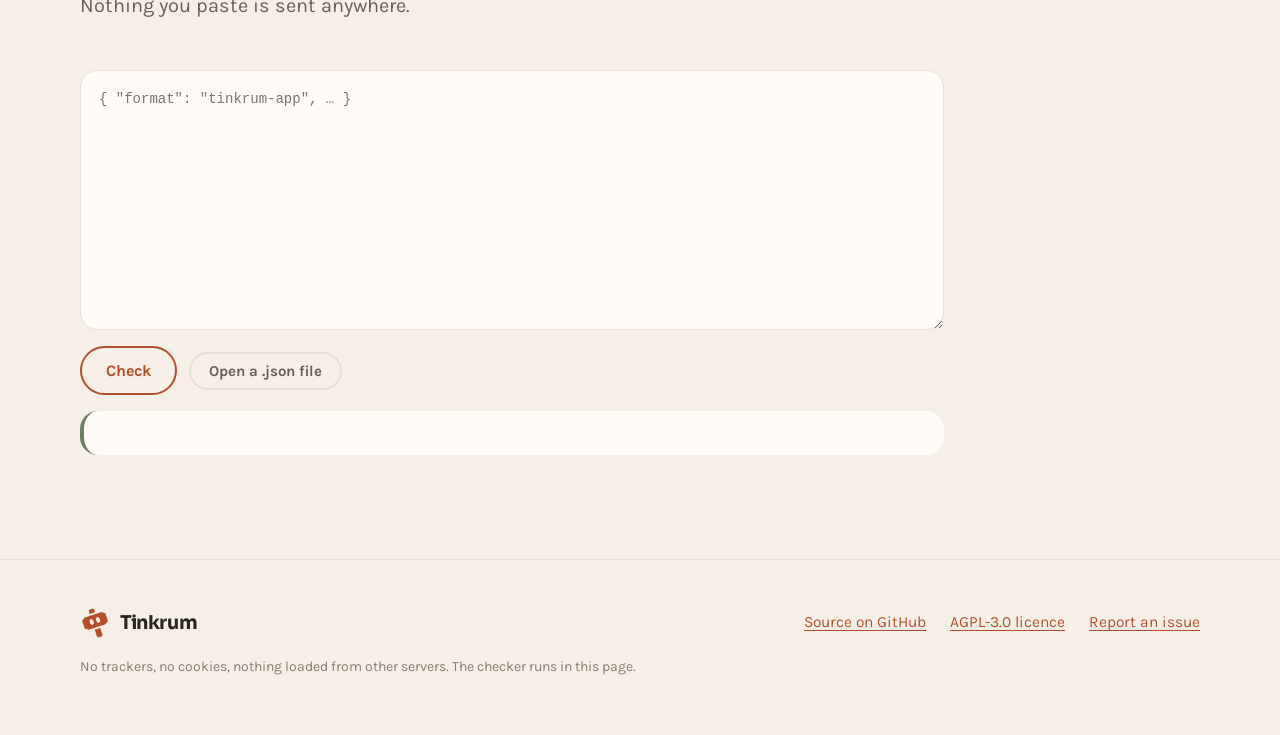
==== commit 76fb8f39: "Tink's feature rules for other AIs in their own file (D-604)" ====
--- a/make.html
+++ b/make.html
@@ -51,7 +51,7 @@
         </li>
       </ol>
 
-      <p class="import-note">Don't share anything private with the AI: it only needs to know what you want to keep track of, not the entries themselves. For developers: <a href="assets/agent/tinkrum-app.schema.json">JSON Schema</a> · <a href="assets/agent/example-plants.json">example app file</a> · <a href="assets/agent/tinkrum-app-actions.md">quick-action catalog</a> · <a href="assets/agent/tinkrum-app-patterns.md">app patterns</a>.</p>
+      <p class="import-note">Don't share anything private with the AI: it only needs to know what you want to keep track of, not the entries themselves. For developers: <a href="assets/agent/tinkrum-app.schema.json">JSON Schema</a> · <a href="assets/agent/example-plants.json">example app file</a> · <a href="assets/agent/tinkrum-app-actions.md">quick-action catalog</a> · <a href="assets/agent/tinkrum-app-rules.md">app rules</a> · <a href="assets/agent/tinkrum-app-patterns.md">app patterns</a>.</p>
     </div>
   </section>
 
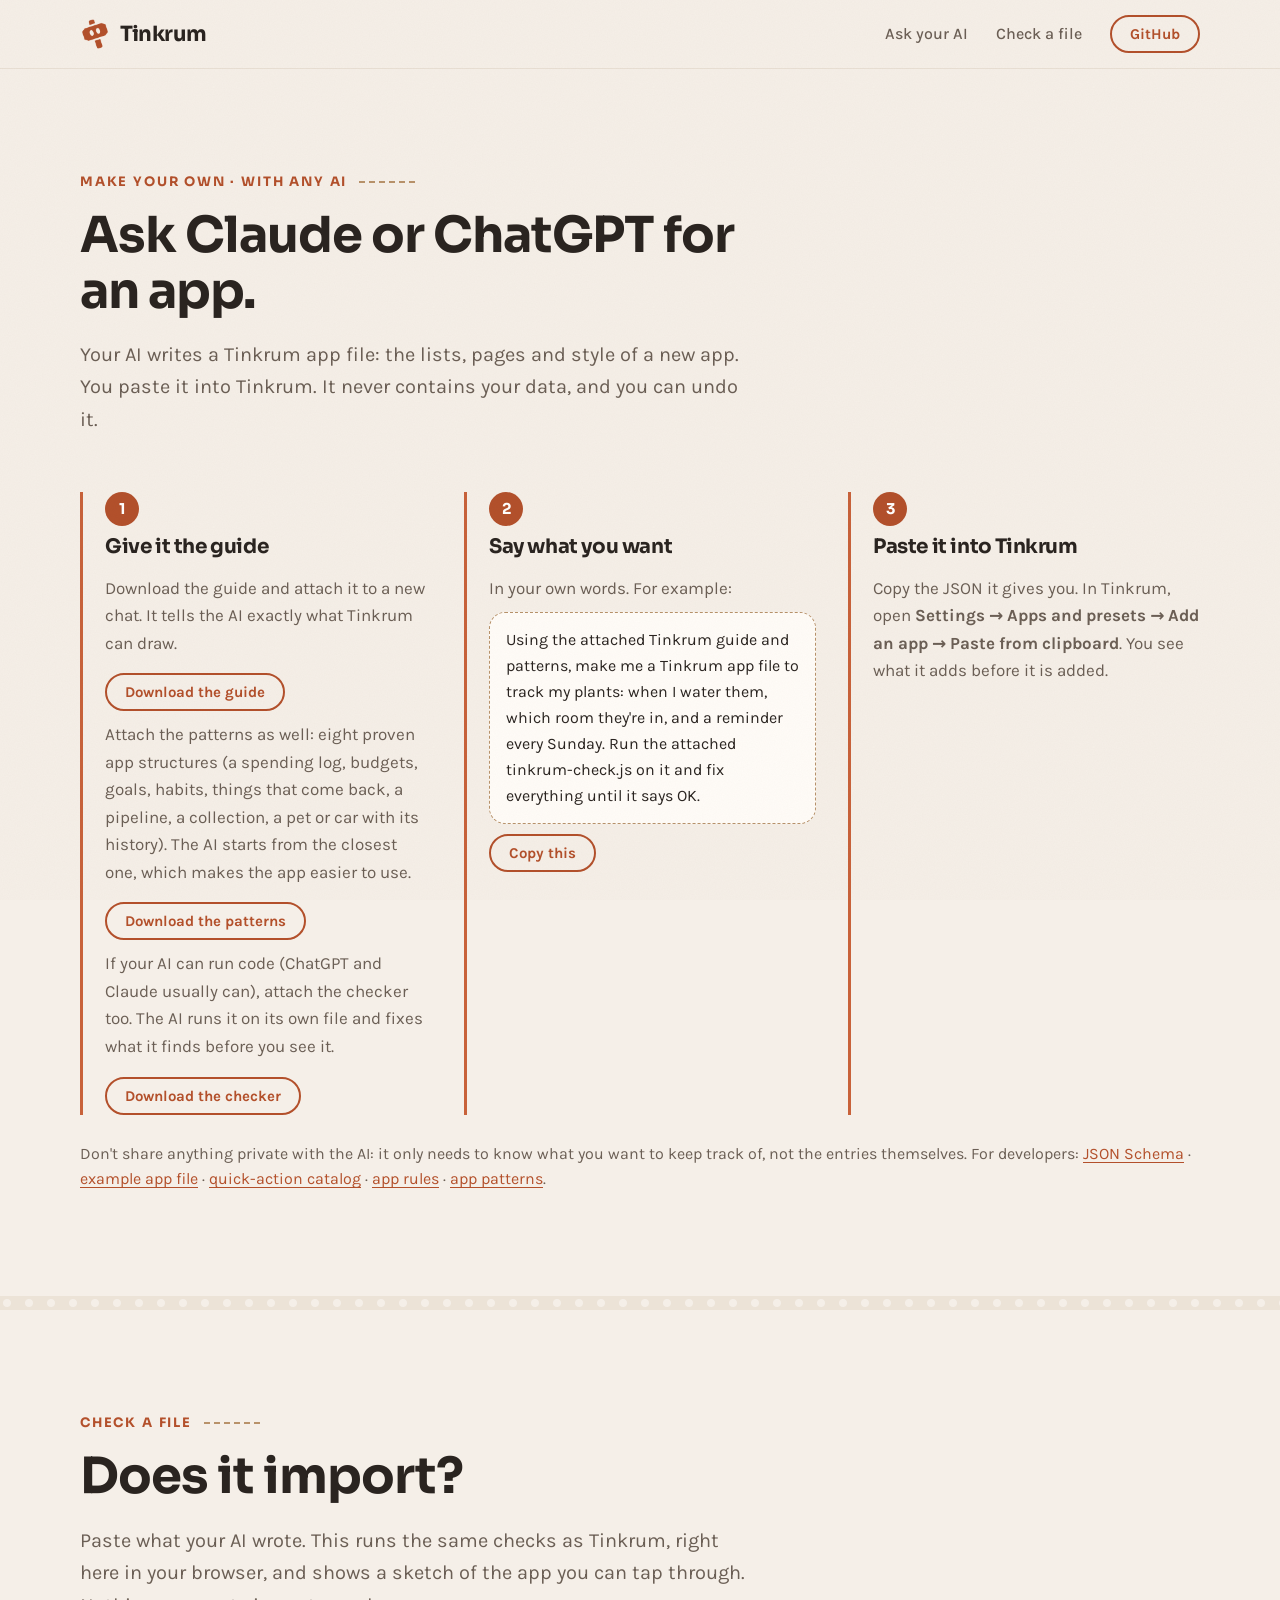
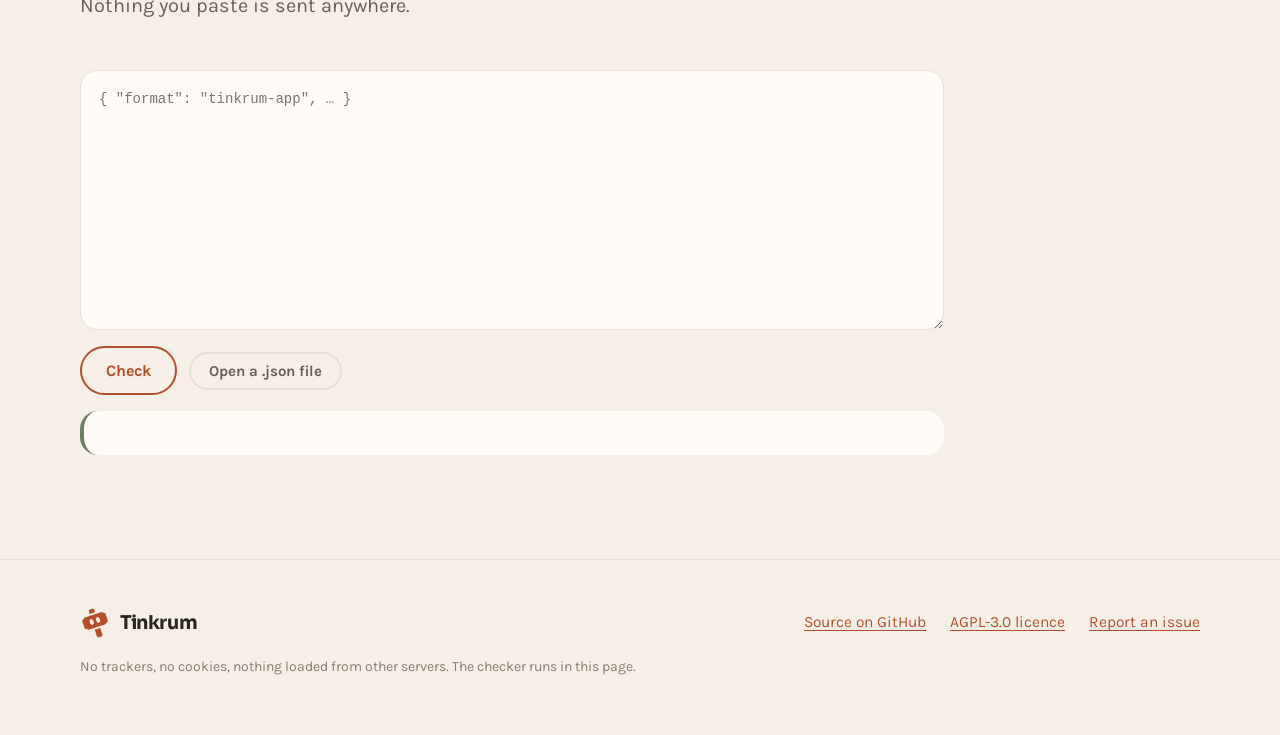
==== commit 72b99b6e: "Settings → Apps and presets → Add an app; agent kit rebuilt (D-614)" ====
--- a/make.html
+++ b/make.html
@@ -47,7 +47,7 @@
         </li>
         <li>
           <h3>Paste it into Tinkrum</h3>
-          <p>Copy the JSON it gives you. In Tinkrum, open <strong>Settings → My presets → Paste from clipboard</strong>. You see what it adds before it is added.</p>
+          <p>Copy the JSON it gives you. In Tinkrum, open <strong>Settings → Apps and presets → Add an app → Paste from clipboard</strong>. You see what it adds before it is added.</p>
         </li>
       </ol>
 
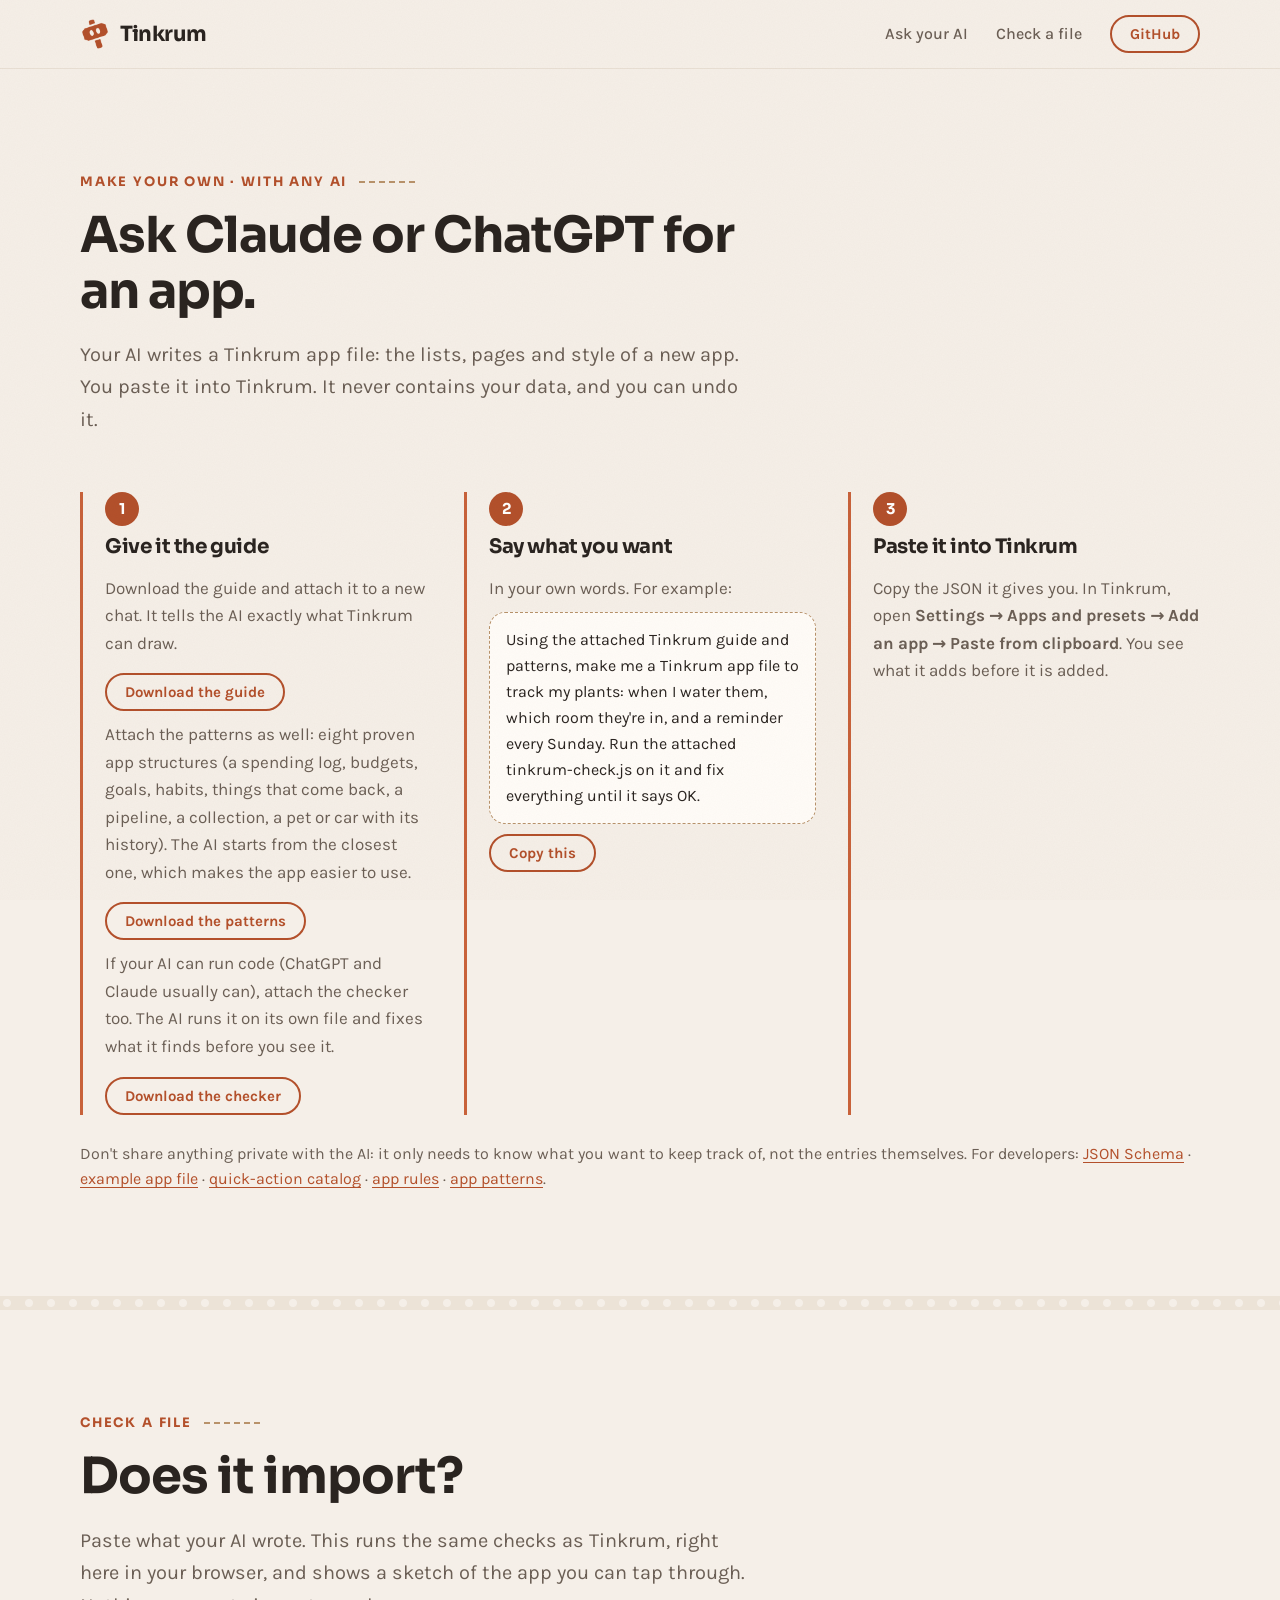
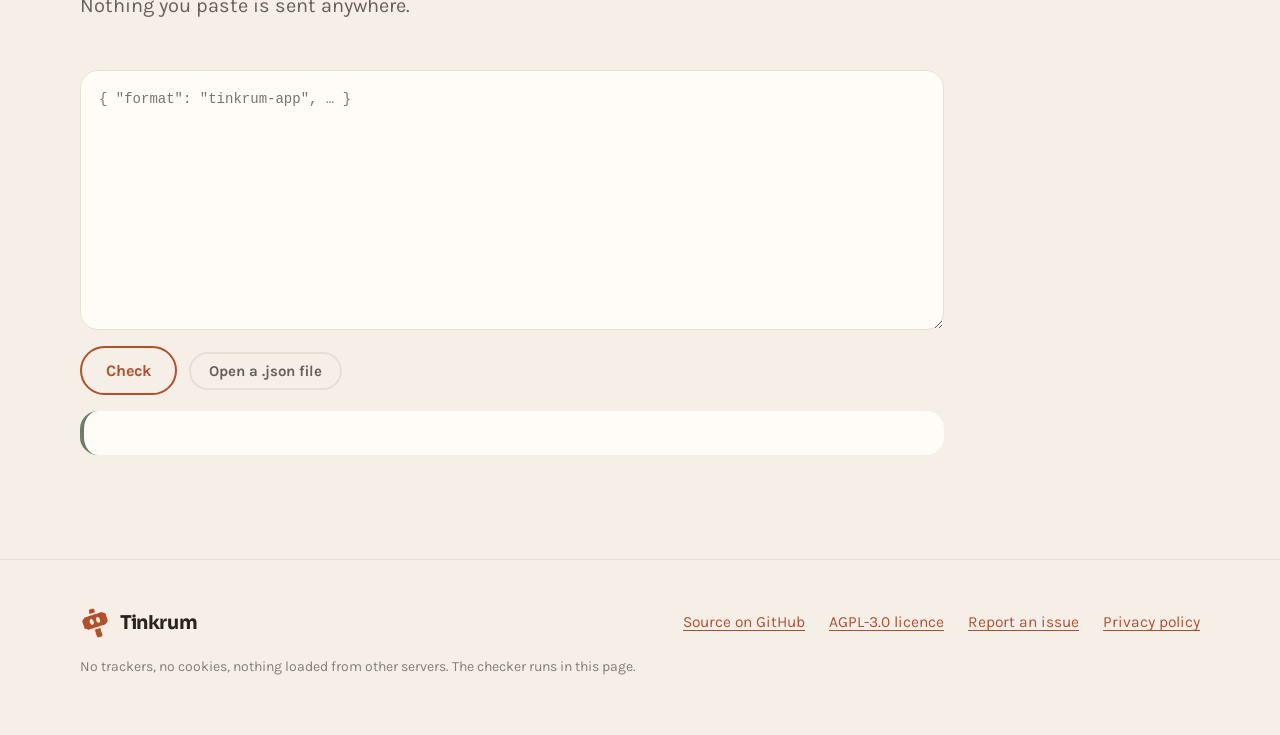
==== commit dab094a9: "Draft privacy policy page and footer link Not for publication yet: publisher name, contact, date and" ====
--- a/make.html
+++ b/make.html
@@ -7,7 +7,7 @@
   <meta name="description" content="Ask Claude, ChatGPT or any other AI to write a Tinkrum app file, check it here, then paste it into Tinkrum.">
   <meta name="theme-color" content="#f5efe8">
   <link rel="icon" href="assets/img/logo-mark.png" type="image/png">
-  <link rel="stylesheet" href="styles.css?v=5">
+  <link rel="stylesheet" href="styles.css?v=6">
 </head>
 <body>
 
@@ -88,6 +88,7 @@
       <a href="https://github.com/stonetech-pxia/morphing-app">Source on GitHub</a>
       <a href="https://github.com/stonetech-pxia/morphing-app/blob/main/LICENSE">AGPL-3.0 licence</a>
       <a href="https://github.com/stonetech-pxia/morphing-app/issues">Report an issue</a>
+      <a href="privacy.html">Privacy policy</a>
     </nav>
     <small>No trackers, no cookies, nothing loaded from other servers. The checker runs in this page.</small>
   </div>
--- a/styles.css
+++ b/styles.css
@@ -330,3 +330,16 @@
   .pv { grid-template-columns: 1fr; }
   .pv-phone { width: min(320px, 100%); justify-self: center; }
 }
+
+/* ───────── privacy.html: a long text page ───────── */
+.legal .wrap { max-width: 46rem; }
+.legal h1 { font-size: clamp(2.2rem, 5vw, 3.4rem); margin-bottom: 24px; }
+.legal h2 { font-size: clamp(1.4rem, 2.6vw, 1.75rem); margin: 52px 0 14px; }
+.legal h3 { font-size: 19px; margin: 30px 0 10px; }
+.legal p, .legal ul { margin: 0 0 14px; }
+.legal ul { padding-left: 22px; }
+.legal li { margin-bottom: 8px; }
+.legal code { font: 400 .85em ui-monospace, 'SF Mono', Menlo, monospace; overflow-wrap: anywhere; }
+.legal .updated { color: var(--caption); font-size: 15px; }
+.legal .draft { padding: 14px 18px; border: 2px dashed var(--clay-bright); border-radius: 14px; background: var(--card); }
+.legal mark { background: #ffe08a; color: var(--ink); padding: 0 4px; border-radius: 4px; font-weight: 700; }
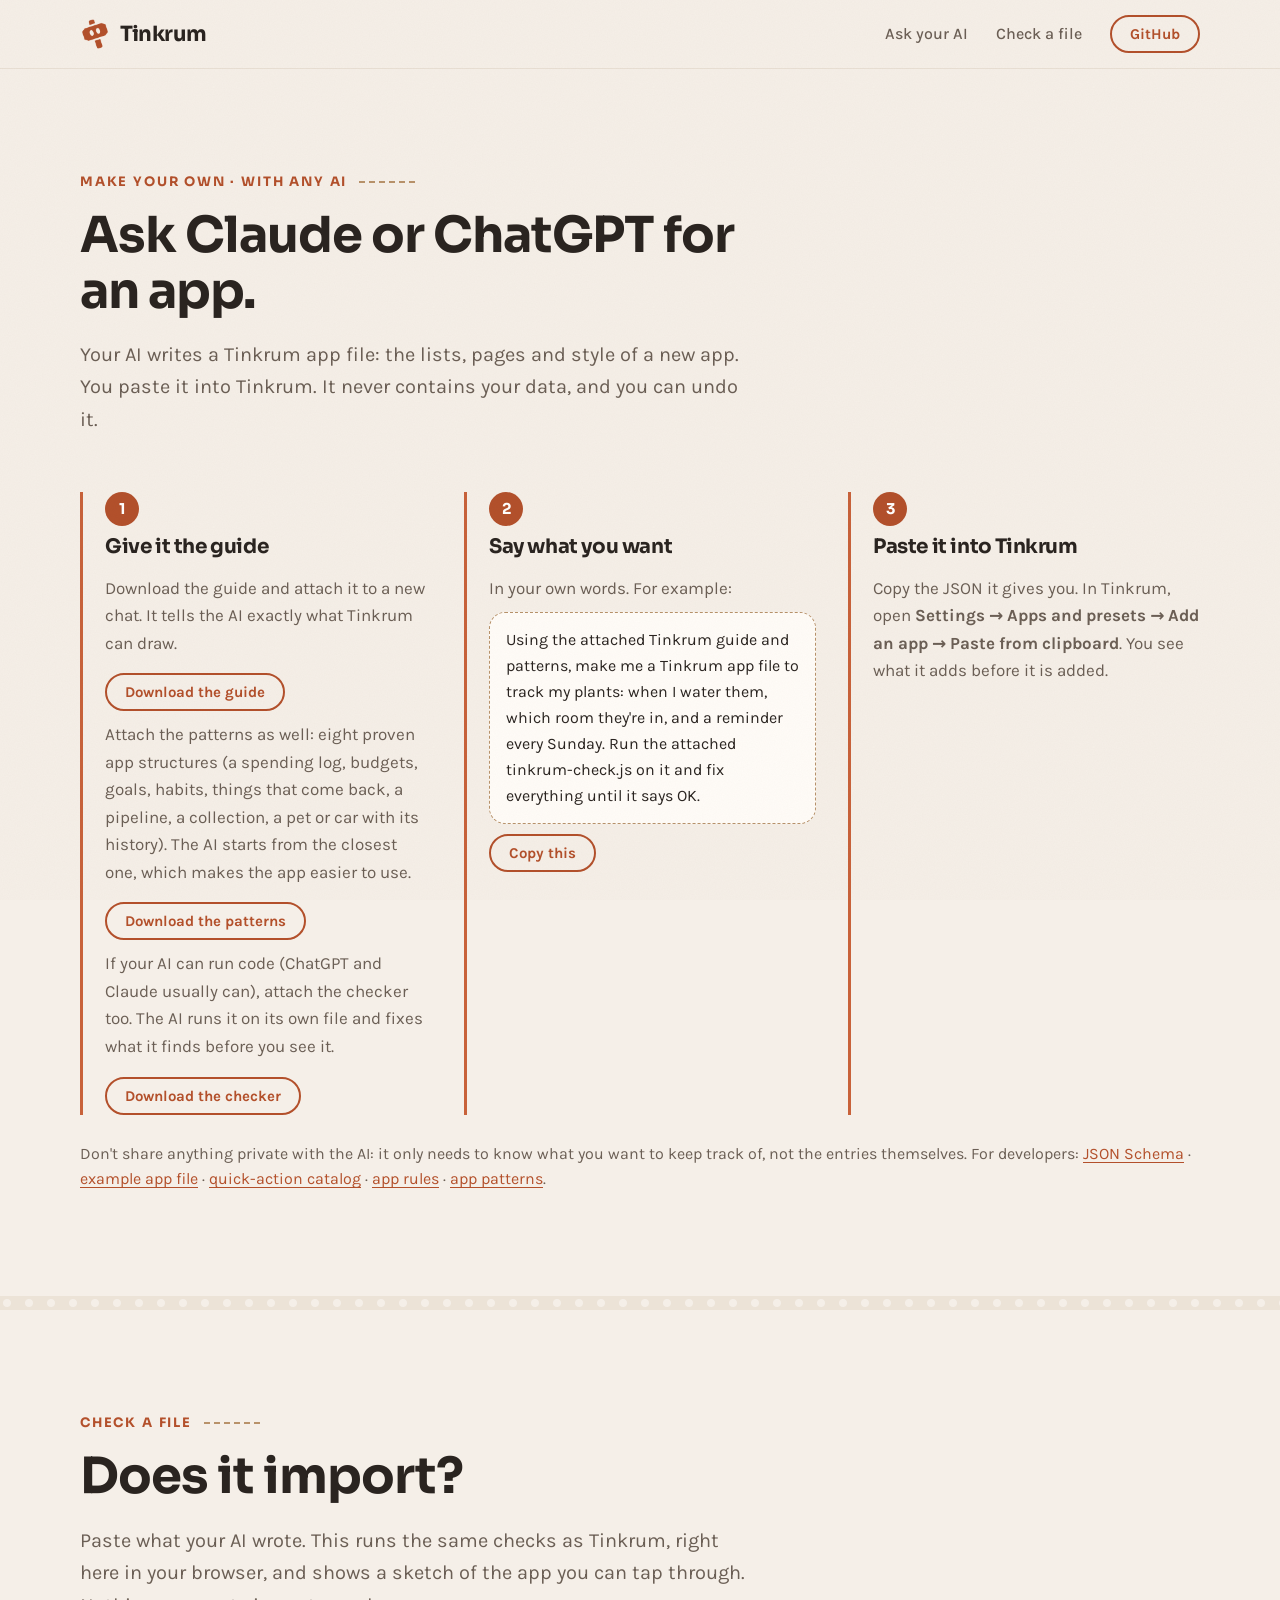
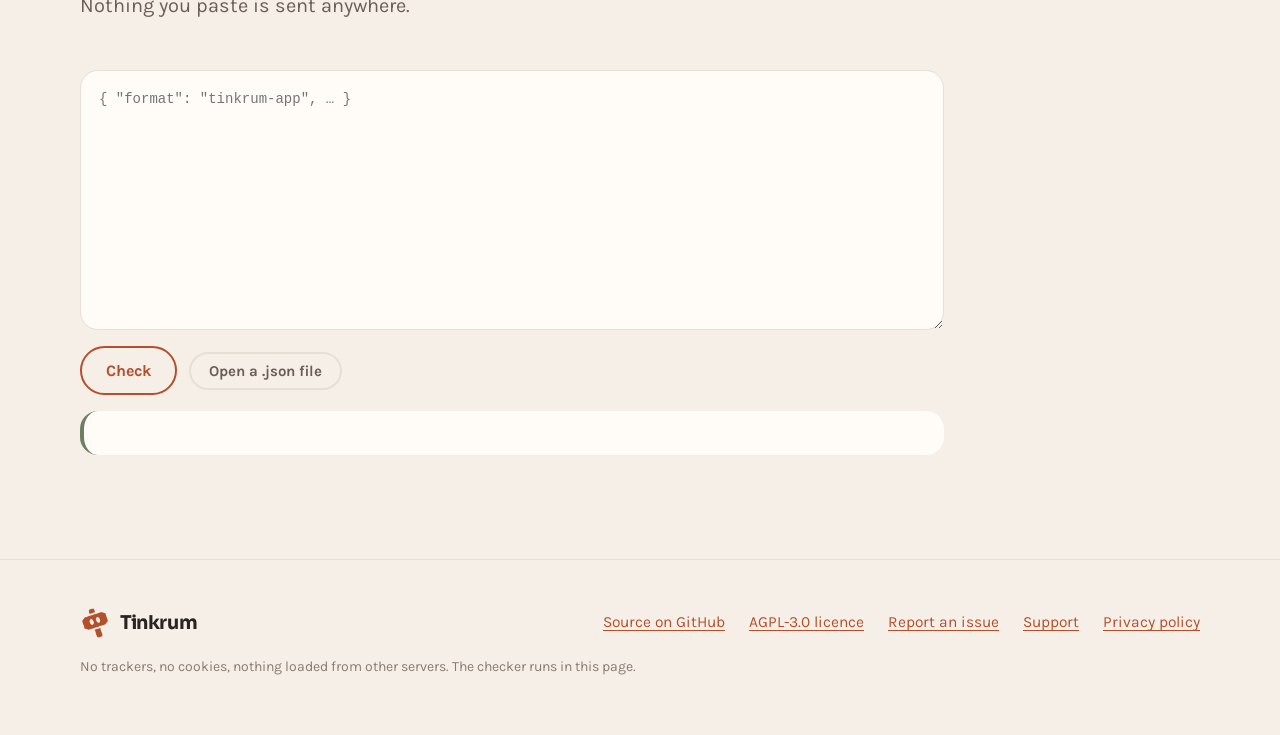
==== commit 545f1446: "Privacy policy covers iPhone and the permission dialog; add a support page Co-Authored-By: Claude So" ====
--- a/make.html
+++ b/make.html
@@ -7,7 +7,7 @@
   <meta name="description" content="Ask Claude, ChatGPT or any other AI to write a Tinkrum app file, check it here, then paste it into Tinkrum.">
   <meta name="theme-color" content="#f5efe8">
   <link rel="icon" href="assets/img/logo-mark.png" type="image/png">
-  <link rel="stylesheet" href="styles.css?v=6">
+  <link rel="stylesheet" href="styles.css?v=7">
 </head>
 <body>
 
@@ -88,6 +88,7 @@
       <a href="https://github.com/stonetech-pxia/morphing-app">Source on GitHub</a>
       <a href="https://github.com/stonetech-pxia/morphing-app/blob/main/LICENSE">AGPL-3.0 licence</a>
       <a href="https://github.com/stonetech-pxia/morphing-app/issues">Report an issue</a>
+      <a href="support.html">Support</a>
       <a href="privacy.html">Privacy policy</a>
     </nav>
     <small>No trackers, no cookies, nothing loaded from other servers. The checker runs in this page.</small>
--- a/styles.css
+++ b/styles.css
@@ -341,5 +341,3 @@
 .legal li { margin-bottom: 8px; }
 .legal code { font: 400 .85em ui-monospace, 'SF Mono', Menlo, monospace; overflow-wrap: anywhere; }
 .legal .updated { color: var(--caption); font-size: 15px; }
-.legal .draft { padding: 14px 18px; border: 2px dashed var(--clay-bright); border-radius: 14px; background: var(--card); }
-.legal mark { background: #ffe08a; color: var(--ink); padding: 0 4px; border-radius: 4px; font-weight: 700; }
